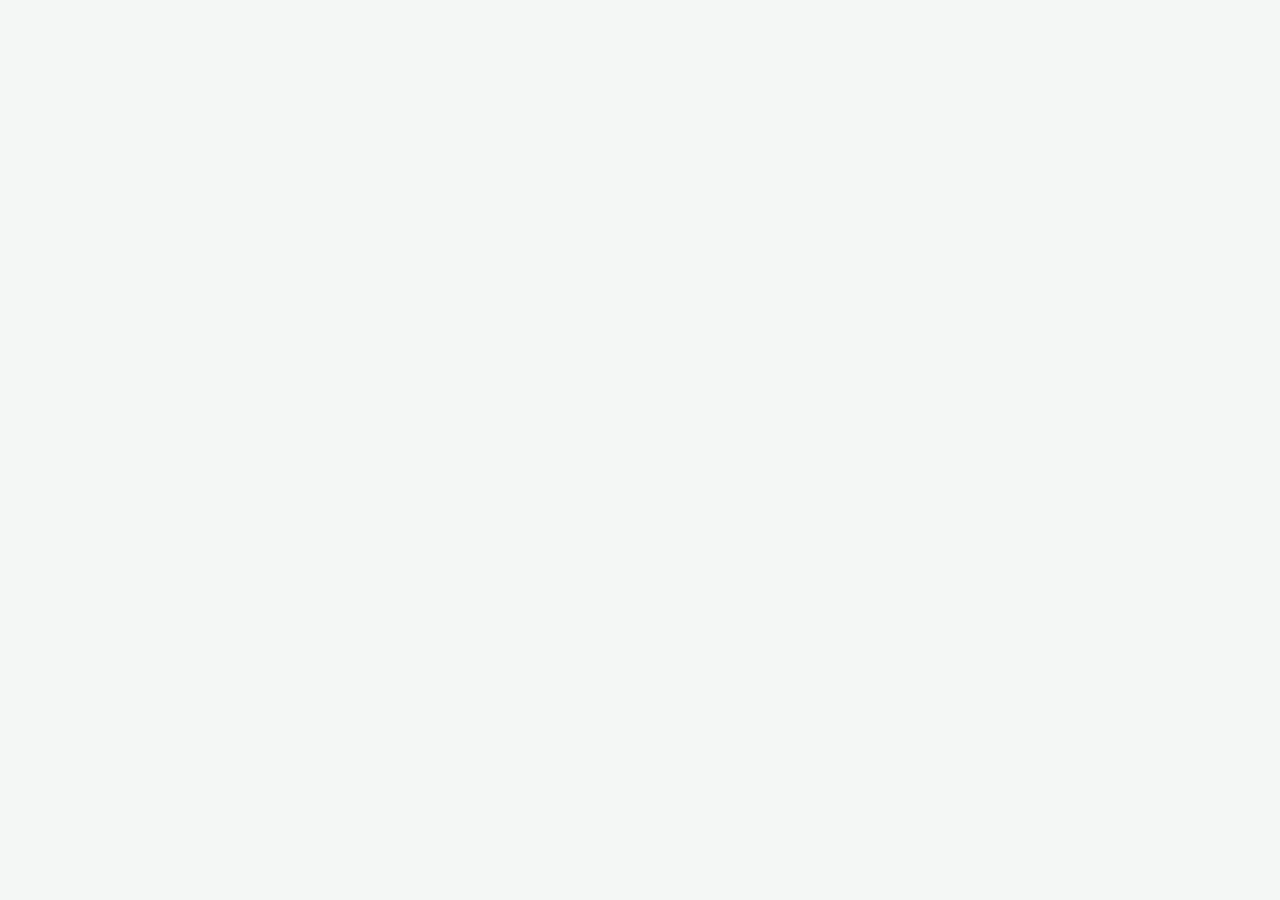
==== admin/index.html @ 0f5cac6c "Add files via upload" ====
<!doctype html>
<html lang="ar" dir="rtl">
<head>
<meta charset="utf-8">
<meta name="viewport" content="width=device-width, initial-scale=1, viewport-fit=cover">

<meta name="theme-color" content="#0b4d3a">
<meta name="color-scheme" content="light only">
<title>أبراج الصمود - لوحة تحكم الموقع (نسخة تجريبية)</title>
<meta name="robots" content="noindex, nofollow">
<link rel="icon" href="../img/logo.jpg" type="image/jpeg">
<link rel="stylesheet" href="../css/fonts.css?v=441dbd17">
<link rel="stylesheet" href="../css/app.css?v=0537ef84">
</head>
<body>
<div id="app"><p style="padding:40px;text-align:center;color:#6b7a73">...</p></div>
<noscript><p style="padding:30px;text-align:center">تحتاج اللوحة إلى تفعيل JavaScript في المتصفح.</p></noscript>
<script>window.ROOT = '../';</script>
<script src="../js/core.js?v=7f3cba5a"></script>
<script src="../js/site-defaults.js?v=f56f1dfe"></script>
<script src="../js/demo-data.js?v=83bacb6c"></script>
<script src="../js/xlsx.js?v=1d957b6d"></script>
<script src="../js/local-backend.js?v=6e9005b7"></script>
<script src="../js/api.js?v=f20d80b0"></script>
<script src="../js/shell.js?v=3082aa9e"></script>
<script src="../js/admin/app.js?v=1d44b31e"></script>
</body>
</html>
---- css/fonts.css ----
@font-face{font-family:"Tajawal";font-style:normal;font-weight:400;font-display:swap;src:url("../fonts/tajawal-400-arabic.woff2") format("woff2");unicode-range:U+0600-06FF, U+0750-077F, U+0870-0891, U+0897-08E1, U+08E3-08FF, U+200C-200E, U+2010-2011, U+204F, U+2E41, U+FB50-FDFF, U+FE70-FE74, U+FE76-FEFC, U+102E0-102FB, U+10E60-10E7E, U+10EC2-10EC7, U+10EC9-10EEE, U+10EF0-10EFF, U+1EE00-1EE03, U+1EE05-1EE1F, U+1EE21-1EE22, U+1EE24, U+1EE27, U+1EE29-1EE32, U+1EE34-1EE37, U+1EE39, U+1EE3B, U+1EE42, U+1EE47, U+1EE49, U+1EE4B, U+1EE4D-1EE4F, U+1EE51-1EE52, U+1EE54, U+1EE57, U+1EE59, U+1EE5B, U+1EE5D, U+1EE5F, U+1EE61-1EE62, U+1EE64, U+1EE67-1EE6A, U+1EE6C-1EE72, U+1EE74-1EE77, U+1EE79-1EE7C, U+1EE7E, U+1EE80-1EE89, U+1EE8B-1EE9B, U+1EEA1-1EEA3, U+1EEA5-1EEA9, U+1EEAB-1EEBB, U+1EEF0-1EEF1}
@font-face{font-family:"Tajawal";font-style:normal;font-weight:400;font-display:swap;src:url("../fonts/tajawal-400-latin.woff2") format("woff2");unicode-range:U+0000-00FF, U+0131, U+0152-0153, U+02BB-02BC, U+02C6, U+02DA, U+02DC, U+0304, U+0308, U+0329, U+2000-206F, U+20AC, U+2122, U+2191, U+2193, U+2212, U+2215, U+FEFF, U+FFFD}
@font-face{font-family:"Tajawal";font-style:normal;font-weight:500;font-display:swap;src:url("../fonts/tajawal-500-arabic.woff2") format("woff2");unicode-range:U+0600-06FF, U+0750-077F, U+0870-0891, U+0897-08E1, U+08E3-08FF, U+200C-200E, U+2010-2011, U+204F, U+2E41, U+FB50-FDFF, U+FE70-FE74, U+FE76-FEFC, U+102E0-102FB, U+10E60-10E7E, U+10EC2-10EC7, U+10EC9-10EEE, U+10EF0-10EFF, U+1EE00-1EE03, U+1EE05-1EE1F, U+1EE21-1EE22, U+1EE24, U+1EE27, U+1EE29-1EE32, U+1EE34-1EE37, U+1EE39, U+1EE3B, U+1EE42, U+1EE47, U+1EE49, U+1EE4B, U+1EE4D-1EE4F, U+1EE51-1EE52, U+1EE54, U+1EE57, U+1EE59, U+1EE5B, U+1EE5D, U+1EE5F, U+1EE61-1EE62, U+1EE64, U+1EE67-1EE6A, U+1EE6C-1EE72, U+1EE74-1EE77, U+1EE79-1EE7C, U+1EE7E, U+1EE80-1EE89, U+1EE8B-1EE9B, U+1EEA1-1EEA3, U+1EEA5-1EEA9, U+1EEAB-1EEBB, U+1EEF0-1EEF1}
@font-face{font-family:"Tajawal";font-style:normal;font-weight:500;font-display:swap;src:url("../fonts/tajawal-500-latin.woff2") format("woff2");unicode-range:U+0000-00FF, U+0131, U+0152-0153, U+02BB-02BC, U+02C6, U+02DA, U+02DC, U+0304, U+0308, U+0329, U+2000-206F, U+20AC, U+2122, U+2191, U+2193, U+2212, U+2215, U+FEFF, U+FFFD}
@font-face{font-family:"Tajawal";font-style:normal;font-weight:700;font-display:swap;src:url("../fonts/tajawal-700-arabic.woff2") format("woff2");unicode-range:U+0600-06FF, U+0750-077F, U+0870-0891, U+0897-08E1, U+08E3-08FF, U+200C-200E, U+2010-2011, U+204F, U+2E41, U+FB50-FDFF, U+FE70-FE74, U+FE76-FEFC, U+102E0-102FB, U+10E60-10E7E, U+10EC2-10EC7, U+10EC9-10EEE, U+10EF0-10EFF, U+1EE00-1EE03, U+1EE05-1EE1F, U+1EE21-1EE22, U+1EE24, U+1EE27, U+1EE29-1EE32, U+1EE34-1EE37, U+1EE39, U+1EE3B, U+1EE42, U+1EE47, U+1EE49, U+1EE4B, U+1EE4D-1EE4F, U+1EE51-1EE52, U+1EE54, U+1EE57, U+1EE59, U+1EE5B, U+1EE5D, U+1EE5F, U+1EE61-1EE62, U+1EE64, U+1EE67-1EE6A, U+1EE6C-1EE72, U+1EE74-1EE77, U+1EE79-1EE7C, U+1EE7E, U+1EE80-1EE89, U+1EE8B-1EE9B, U+1EEA1-1EEA3, U+1EEA5-1EEA9, U+1EEAB-1EEBB, U+1EEF0-1EEF1}
@font-face{font-family:"Tajawal";font-style:normal;font-weight:700;font-display:swap;src:url("../fonts/tajawal-700-latin.woff2") format("woff2");unicode-range:U+0000-00FF, U+0131, U+0152-0153, U+02BB-02BC, U+02C6, U+02DA, U+02DC, U+0304, U+0308, U+0329, U+2000-206F, U+20AC, U+2122, U+2191, U+2193, U+2212, U+2215, U+FEFF, U+FFFD}
@font-face{font-family:"Tajawal";font-style:normal;font-weight:800;font-display:swap;src:url("../fonts/tajawal-800-arabic.woff2") format("woff2");unicode-range:U+0600-06FF, U+0750-077F, U+0870-0891, U+0897-08E1, U+08E3-08FF, U+200C-200E, U+2010-2011, U+204F, U+2E41, U+FB50-FDFF, U+FE70-FE74, U+FE76-FEFC, U+102E0-102FB, U+10E60-10E7E, U+10EC2-10EC7, U+10EC9-10EEE, U+10EF0-10EFF, U+1EE00-1EE03, U+1EE05-1EE1F, U+1EE21-1EE22, U+1EE24, U+1EE27, U+1EE29-1EE32, U+1EE34-1EE37, U+1EE39, U+1EE3B, U+1EE42, U+1EE47, U+1EE49, U+1EE4B, U+1EE4D-1EE4F, U+1EE51-1EE52, U+1EE54, U+1EE57, U+1EE59, U+1EE5B, U+1EE5D, U+1EE5F, U+1EE61-1EE62, U+1EE64, U+1EE67-1EE6A, U+1EE6C-1EE72, U+1EE74-1EE77, U+1EE79-1EE7C, U+1EE7E, U+1EE80-1EE89, U+1EE8B-1EE9B, U+1EEA1-1EEA3, U+1EEA5-1EEA9, U+1EEAB-1EEBB, U+1EEF0-1EEF1}
@font-face{font-family:"Tajawal";font-style:normal;font-weight:800;font-display:swap;src:url("../fonts/tajawal-800-latin.woff2") format("woff2");unicode-range:U+0000-00FF, U+0131, U+0152-0153, U+02BB-02BC, U+02C6, U+02DA, U+02DC, U+0304, U+0308, U+0329, U+2000-206F, U+20AC, U+2122, U+2191, U+2193, U+2212, U+2215, U+FEFF, U+FFFD}
---- css/app.css ----
/* =====================================================================
   Abraj Alsumud - point of sale, website control panel and login page
   Light mode only. Palette from the shop's logo: deep green on white, with a warm amber accent.
   Layout uses logical properties, so Arabic (RTL) flips by itself.
   ===================================================================== */
:root{
  --g900:#083a2c;--g800:#0b4d3a;--g700:#0e6b4f;--g600:#12805e;--g500:#1a9a72;--g200:#bfe5d4;--g100:#e3f3ec;--g50:#f3faf6;
  --amber:#f2a900;--amber-bg:#fff6dc;--amber-ink:#8a5a00;
  --bg:#f4f7f5;--card:#fff;--ink:#17231e;--ink2:#3d4b45;--muted:#6b7a73;--line:#e1e8e4;--line2:#cfd9d4;
  --red:#d43d51;--red-bg:#fdecee;--blue:#2a7bd0;--blue-bg:#e8f2fc;
  --r:14px;--r-sm:10px;--sh:0 1px 2px rgba(16,40,30,.05),0 6px 20px rgba(16,40,30,.06);--sh-lg:0 18px 50px rgba(8,40,28,.22);
  --side:232px;--top:60px;
}
*{box-sizing:border-box;margin:0;padding:0}
html{-webkit-text-size-adjust:100%}
body{font-family:"Tajawal","Segoe UI",Tahoma,Arial,sans-serif;font-size:15px;line-height:1.55;color:var(--ink);background:var(--bg);min-height:100vh;color-scheme:light}
button,input,select,textarea{font:inherit;color:inherit}
button{cursor:pointer;border:0;background:none}
a{color:var(--g700);text-decoration:none}
img{max-width:100%;display:block}
h1,h2,h3,h4{line-height:1.3;font-weight:800}
.ic{flex:none;vertical-align:middle}
.muted{color:var(--muted)}.small{font-size:13px}.ltr{direction:ltr;unicode-bidi:isolate;display:inline-block}
.hide{display:none!important}.grow{flex:1 1 auto;min-width:0}.nowrap{white-space:nowrap}.center{text-align:center}.end{text-align:end}
.num{font-variant-numeric:tabular-nums;direction:ltr;unicode-bidi:isolate}
.row{display:flex;align-items:center;gap:10px}.row.wrap{flex-wrap:wrap}.row.between{justify-content:space-between}.col{display:flex;flex-direction:column;gap:10px}
.mt{margin-top:14px}.mt2{margin-top:22px}.mb{margin-bottom:14px}

/* ---------------------------------------------------------- buttons */
.btn{display:inline-flex;align-items:center;justify-content:center;gap:8px;min-height:42px;padding:8px 16px;border-radius:var(--r-sm);font-weight:700;border:1px solid transparent;transition:background .15s,border-color .15s,transform .05s;white-space:nowrap;text-align:center}
.btn:active{transform:translateY(1px)}
.btn.primary{background:var(--g700);color:#fff}.btn.primary:hover{background:var(--g800)}
.btn.ghost{background:#fff;border-color:var(--line2);color:var(--ink2)}.btn.ghost:hover{background:var(--g50);border-color:var(--g200)}
.btn.soft{background:var(--g100);color:var(--g800)}.btn.soft:hover{background:var(--g200)}
.btn.amber{background:var(--amber);color:#3d2a00}.btn.amber:hover{background:#e09d00}
.btn.danger{background:var(--red);color:#fff}.btn.danger:hover{background:#bd3145}
.btn.danger-soft{background:var(--red-bg);color:var(--red)}
.btn.wa{background:#1fa855;color:#fff}.btn.wa:hover{background:#178a45}
.btn.sm{min-height:34px;padding:4px 11px;font-size:13.5px;border-radius:8px}
.btn.lg{min-height:52px;font-size:17px;padding:10px 22px}
.btn.block{width:100%}
.btn:disabled{opacity:.55;cursor:not-allowed}
.btn.busy{position:relative;color:transparent!important}
.btn.busy::after{content:"";position:absolute;width:18px;height:18px;border:2.5px solid rgba(255,255,255,.5);border-top-color:#fff;border-radius:50%;animation:spin .7s linear infinite}
.btn.ghost.busy::after,.btn.soft.busy::after{border-color:var(--g200);border-top-color:var(--g700)}
@keyframes spin{to{transform:rotate(360deg)}}
.icon-btn{display:inline-grid;place-items:center;width:38px;height:38px;border-radius:10px;color:var(--ink2);flex:none}
.icon-btn:hover{background:var(--g100);color:var(--g800)}
.icon-btn.red:hover{background:var(--red-bg);color:var(--red)}
.icon-btn.sm{width:32px;height:32px}
.link{color:var(--g700);font-weight:700;text-decoration:underline;text-underline-offset:3px}

/* ---------------------------------------------------------- forms */
.field{display:flex;flex-direction:column;gap:5px;min-width:0}
.field>label,.label{font-size:13.5px;font-weight:700;color:var(--ink2)}
.field .hint{font-size:12.5px;color:var(--muted)}
.input,select.input,textarea.input{width:100%;min-height:42px;padding:8px 12px;border:1px solid var(--line2);border-radius:var(--r-sm);background:#fff;outline:none;transition:border-color .15s,box-shadow .15s}
textarea.input{min-height:84px;resize:vertical;line-height:1.6}
.input:focus{border-color:var(--g600);box-shadow:0 0 0 3px rgba(18,128,94,.16)}
.input.num{text-align:center}
.input.err{border-color:var(--red)}
.input:disabled{background:#f1f4f2;color:var(--muted)}
.grid{display:grid;gap:12px}.g2{grid-template-columns:repeat(2,minmax(0,1fr))}.g3{grid-template-columns:repeat(3,minmax(0,1fr))}.g4{grid-template-columns:repeat(4,minmax(0,1fr))}
.span2{grid-column:span 2}.span3{grid-column:span 3}.span-all{grid-column:1/-1}
.switch{display:inline-flex;align-items:center;gap:10px;cursor:pointer;font-weight:600;user-select:none}
.switch input{position:absolute;opacity:0;width:0;height:0}
.switch i{width:44px;height:26px;border-radius:99px;background:#c9d3ce;position:relative;transition:background .15s;flex:none}
.switch i::after{content:"";position:absolute;top:3px;inset-inline-start:3px;width:20px;height:20px;border-radius:50%;background:#fff;box-shadow:0 1px 3px rgba(0,0,0,.25);transition:inset-inline-start .15s}
.switch input:checked+i{background:var(--g600)}
.switch input:checked+i::after{inset-inline-start:21px}
.switch input:focus-visible+i{box-shadow:0 0 0 3px rgba(18,128,94,.25)}
.check{display:flex;align-items:flex-start;gap:9px;cursor:pointer;padding:8px 10px;border:1px solid var(--line);border-radius:10px;background:#fff}
.check input{width:18px;height:18px;margin-top:3px;accent-color:var(--g700);flex:none}
.check b{display:block;font-size:14px}.check span{font-size:12.5px;color:var(--muted)}
.seg{display:inline-flex;background:#e9efec;border-radius:11px;padding:3px;gap:2px}
.seg button{padding:7px 14px;border-radius:9px;font-weight:700;color:var(--ink2);min-height:36px;display:inline-flex;align-items:center;gap:6px;white-space:nowrap}
.seg button.on{background:#fff;color:var(--g800);box-shadow:0 1px 3px rgba(0,0,0,.12)}
.seg.amber button.on{background:var(--amber);color:#3d2a00}
.search{position:relative;flex:1 1 220px;min-width:0}
.search .ic{position:absolute;inset-inline-start:12px;top:50%;transform:translateY(-50%);color:var(--muted);pointer-events:none}
.search .input{padding-inline-start:40px}

/* ---------------------------------------------------------- cards, badges, tables */
.card{background:var(--card);border:1px solid var(--line);border-radius:var(--r);box-shadow:var(--sh);padding:16px}
.card.flat{box-shadow:none}
.card>h3,.card-title{font-size:16px;margin-bottom:12px;display:flex;align-items:center;gap:8px}
.badge{display:inline-flex;align-items:center;gap:4px;padding:2px 9px;border-radius:99px;font-size:12.5px;font-weight:700;background:#eef2f0;color:var(--ink2);white-space:nowrap}
.badge.ok{background:var(--g100);color:var(--g800)}.badge.warn{background:var(--amber-bg);color:var(--amber-ink)}.badge.bad{background:var(--red-bg);color:var(--red)}.badge.info{background:var(--blue-bg);color:var(--blue)}
.chips{display:flex;gap:7px;overflow-x:auto;padding-bottom:4px;scrollbar-width:thin}
.chip{flex:none;padding:6px 13px;border-radius:99px;background:#fff;border:1px solid var(--line2);font-weight:700;font-size:13.5px;color:var(--ink2);white-space:nowrap}
.chip.on{background:var(--g700);border-color:var(--g700);color:#fff}
.tbl-wrap{overflow-x:auto;border:1px solid var(--line);border-radius:var(--r);background:#fff}
table.tbl{width:100%;border-collapse:collapse;font-size:14px}
.tbl th{background:var(--g50);color:var(--ink2);font-size:12.5px;font-weight:800;text-align:start;padding:10px 12px;white-space:nowrap;border-bottom:1px solid var(--line)}
.tbl td{padding:10px 12px;border-bottom:1px solid var(--line);vertical-align:middle}
.tbl tr:last-child td{border-bottom:0}
.tbl tbody tr:hover{background:#fafcfb}
.tbl td.act{white-space:nowrap;text-align:end}
.tbl .t-end{text-align:end}
.tbl tfoot td{background:var(--g50);font-weight:800}
.empty{padding:36px 16px;text-align:center;color:var(--muted)}
.empty .ic{color:var(--g200);margin:0 auto 8px;display:block}
.stats{display:grid;grid-template-columns:repeat(auto-fit,minmax(170px,1fr));gap:12px}
.stat{background:#fff;border:1px solid var(--line);border-radius:var(--r);padding:14px 16px;box-shadow:var(--sh)}
.stat span{font-size:13px;color:var(--muted);font-weight:700;display:flex;align-items:center;gap:6px}
.stat b{display:block;font-size:22px;font-weight:800;margin-top:3px}
.stat.green b{color:var(--g700)}.stat.red b{color:var(--red)}.stat.amber b{color:var(--amber-ink)}
.stat small{color:var(--muted);font-size:12.5px}
.note{padding:10px 13px;border-radius:10px;background:var(--blue-bg);color:#174f8a;font-size:13.5px;display:flex;gap:8px;align-items:flex-start}
.note.warn{background:var(--amber-bg);color:var(--amber-ink)}.note.bad{background:var(--red-bg);color:#a02236}.note.ok{background:var(--g100);color:var(--g800)}
.kv{display:grid;grid-template-columns:auto 1fr;gap:6px 14px;font-size:14.5px}
.kv dt{color:var(--muted)}.kv dd{font-weight:700;text-align:end}
.bar{height:8px;border-radius:99px;background:#e9efec;overflow:hidden}.bar i{display:block;height:100%;background:var(--g600);border-radius:99px}

/* product pictures / tiles */
.thumb{width:46px;height:46px;border-radius:10px;object-fit:cover;background:#eef2f0;flex:none}
.noimg{display:inline-grid;place-items:center;font-weight:800;color:#fff;background:var(--tile,#64736c);font-size:15px;letter-spacing:0}
.thumb.lg{width:72px;height:72px;border-radius:12px;font-size:22px}

/* ---------------------------------------------------------- toasts + windows */
#toasts{position:fixed;inset-inline:0;bottom:22px;display:flex;flex-direction:column;align-items:center;gap:8px;z-index:400;pointer-events:none;padding:0 14px}
.toast{background:var(--g900);color:#fff;padding:11px 18px;border-radius:12px;box-shadow:var(--sh-lg);font-weight:700;max-width:520px;animation:pop .2s ease}
.toast.err{background:#a02236}.toast.warn{background:#8a5a00}
.toast.out{opacity:0;transform:translateY(8px);transition:.3s}
@keyframes pop{from{opacity:0;transform:translateY(10px)}}
.modal-wrap{position:fixed;inset:0;background:rgba(8,30,22,.5);z-index:300;display:flex;align-items:center;justify-content:center;padding:16px;animation:fade .15s}
@keyframes fade{from{opacity:0}}
.modal{background:#fff;border-radius:18px;box-shadow:var(--sh-lg);width:100%;max-width:560px;max-height:calc(100vh - 32px);max-height:calc(100dvh - 32px);display:flex;flex-direction:column;overflow:hidden}
.modal.sm{max-width:420px}.modal.lg{max-width:780px}.modal.xl{max-width:1020px}
.modal-head{display:flex;align-items:center;justify-content:space-between;gap:10px;padding:14px 18px;border-bottom:1px solid var(--line)}
.modal-head h3{font-size:17px}
.modal-body{padding:18px;overflow-y:auto;flex:1 1 auto}
.modal-foot{display:flex;gap:10px;justify-content:flex-end;padding:12px 18px;border-top:1px solid var(--line);background:#fafcfb;flex-wrap:wrap}
.confirm-text{font-size:16px;line-height:1.7}
body.has-modal{overflow:hidden}

/* ---------------------------------------------------------- shell */
.shell{display:grid;grid-template-columns:var(--side) minmax(0,1fr);min-height:100vh}
.side{background:linear-gradient(180deg,var(--g800),var(--g900));color:#d8ece3;display:flex;flex-direction:column;position:sticky;top:0;height:100vh;height:100dvh;overflow-y:auto}
.brand{display:flex;align-items:center;gap:10px;padding:16px 16px 12px}
.brand-mark{width:42px;height:42px;border-radius:12px;background:#fff;display:grid;place-items:center;flex:none;overflow:hidden;color:var(--g700);font-weight:800;font-size:18px}
.brand-mark img{width:100%;height:100%;object-fit:contain}
.brand b{color:#fff;font-size:16px;line-height:1.2;display:block}.brand small{font-size:12px;color:#a9d1bf}
.nav{display:flex;flex-direction:column;gap:2px;padding:6px 10px;flex:1 1 auto}
.nav-item{display:flex;align-items:center;gap:11px;padding:10px 12px;border-radius:11px;color:#cfe6dc;font-weight:700;text-align:start;width:100%;position:relative}
.nav-item:hover{background:rgba(255,255,255,.08);color:#fff}
.nav-item.on{background:#fff;color:var(--g800)}
.nav-item .count{margin-inline-start:auto;background:var(--amber);color:#3d2a00;border-radius:99px;font-size:12px;padding:0 7px;min-width:20px;text-align:center;font-weight:800}
.nav-sep{height:1px;background:rgba(255,255,255,.12);margin:8px 6px}
.side-foot{padding:12px;border-top:1px solid rgba(255,255,255,.1);display:flex;flex-direction:column;gap:8px}
.switch-app{display:flex;align-items:center;gap:10px;padding:11px 12px;border-radius:12px;background:var(--amber);color:#3d2a00;font-weight:800;width:100%;justify-content:center}
.switch-app:hover{background:#ffbd1f}
.me{display:flex;align-items:center;gap:9px;font-size:13.5px;color:#cfe6dc;padding:2px 4px}
.me b{color:#fff;display:block;line-height:1.2}
.me .icon-btn{color:#cfe6dc;margin-inline-start:auto}.me .icon-btn:hover{background:rgba(255,255,255,.12);color:#fff}
.main{display:flex;flex-direction:column;min-width:0}
.top{height:var(--top);background:#fff;border-bottom:1px solid var(--line);display:flex;align-items:center;gap:10px;padding:0 20px;position:sticky;top:0;z-index:50}
.top h1{font-size:19px;flex:1 1 auto;min-width:0;overflow:hidden;text-overflow:ellipsis;white-space:nowrap}
.top .lang{font-weight:800;color:var(--g700);padding:6px 10px;border-radius:9px;border:1px solid var(--line2);min-height:36px}
.top .bell{position:relative}
.top .bell .dot{position:absolute;top:3px;inset-inline-end:3px;background:var(--red);color:#fff;border-radius:99px;font-size:10.5px;font-weight:800;min-width:17px;height:17px;display:grid;place-items:center;padding:0 3px}
.view{padding:20px;flex:1 1 auto;min-width:0}
.view-head{display:flex;align-items:center;gap:10px;flex-wrap:wrap;margin-bottom:14px}
.view-head h2{font-size:18px;flex:1 1 auto}
.toolbar{display:flex;gap:10px;flex-wrap:wrap;align-items:center;margin-bottom:14px}
.banner{padding:9px 16px;font-size:13.5px;font-weight:700;display:flex;gap:10px;align-items:center;justify-content:center;flex-wrap:wrap;text-align:center}
.banner.view{background:var(--blue-bg);color:#174f8a}
.banner.demo{background:var(--amber-bg);color:var(--amber-ink)}
.banner .btn{min-height:30px;padding:2px 10px;font-size:12.5px}
.tabbar{display:none}

/* ---------------------------------------------------------- storage ring */
.ring-card{display:flex;align-items:center;gap:16px;background:#fff;border:1px solid var(--line);border-radius:var(--r);padding:14px 16px;box-shadow:var(--sh);--ring:var(--g600)}
.ring-card.warn{--ring:var(--amber)}.ring-card.full{--ring:var(--red)}
.ring{position:relative;width:104px;height:104px;flex:none}
.ring svg{width:100%;height:100%}
.ring-bg{fill:none;stroke:#e6eeea;stroke-width:11}
.ring-fg{fill:none;stroke:var(--ring);stroke-width:11;stroke-linecap:round;transition:stroke-dashoffset .6s ease}
.ring-mid{position:absolute;inset:0;display:flex;flex-direction:column;align-items:center;justify-content:center;line-height:1.15}
.ring-mid b{font-size:19px;font-weight:800;direction:ltr}.ring-mid span{font-size:11.5px;color:var(--muted)}
.ring-info h4{font-size:15px;margin-bottom:2px}.ring-num{font-size:14.5px}.ring-msg{color:var(--red);font-weight:700;font-size:13px;margin-top:4px}
.ring-card.warn .ring-msg{color:var(--amber-ink)}
.ring-card.small{padding:10px 12px;gap:12px}.ring-card.small .ring{width:74px;height:74px}.ring-card.small .ring-mid b{font-size:14.5px}.ring-card.small .ring-mid span{display:none}
.rings{display:grid;grid-template-columns:repeat(auto-fit,minmax(280px,1fr));gap:12px}

/* ---------------------------------------------------------- sell screen */
.sell{display:grid;grid-template-columns:minmax(0,1fr) 400px;gap:16px;align-items:start}
.sell-bar{display:flex;gap:10px;flex-wrap:wrap;align-items:center;margin-bottom:10px}
.p-grid{display:grid;grid-template-columns:repeat(auto-fill,minmax(148px,1fr));gap:10px;margin-top:10px}
.p-card{background:#fff;border:1px solid var(--line);border-radius:14px;overflow:hidden;text-align:start;display:flex;flex-direction:column;position:relative;transition:border-color .12s,box-shadow .12s,transform .06s;min-width:0}
.p-card:hover{border-color:var(--g500);box-shadow:var(--sh)}
.p-card:active{transform:scale(.98)}
.p-card .pic{aspect-ratio:4/3;width:100%;object-fit:cover;background:#eef2f0;border-radius:0;height:auto;font-size:26px}
.p-card .info{padding:8px 10px 10px;display:flex;flex-direction:column;gap:3px;flex:1 1 auto}
.p-card .nm{font-weight:700;font-size:14px;line-height:1.35;display:-webkit-box;-webkit-line-clamp:2;-webkit-box-orient:vertical;overflow:hidden;min-height:38px}
.p-card .pr{font-weight:800;color:var(--g700);font-size:15px}
.p-card .pr small{font-weight:600;color:var(--muted);font-size:12px}
.p-card .st{position:absolute;top:7px;inset-inline-start:7px}
.p-card.out{opacity:.62}
.p-card .more{font-size:12px;color:var(--muted)}
/* The bill is ONE scrolling panel: customer, the chosen products one under the other (each at its full height), totals and the
   save buttons. Nothing inside it has its own little scroll box, so on a short screen every part can still be reached. */
.cart{background:#fff;border:1px solid var(--line);border-radius:var(--r);box-shadow:var(--sh);display:flex;flex-direction:column;position:sticky;top:calc(var(--top) + 14px);max-height:calc(100vh - var(--top) - var(--ban,0px) - 34px);max-height:calc(100dvh - var(--top) - var(--ban,0px) - 34px);overflow-y:auto;overflow-x:hidden;overscroll-behavior:contain;scrollbar-width:thin;scrollbar-color:var(--g200) transparent}
.cart>*{flex:none}
/* the bill's title bar (name, Clear, close) stays at the top of the panel while the rest scrolls under it */
.cart-title{position:sticky;top:0;z-index:2;background:#fff;padding:11px 14px 9px;border-radius:var(--r) var(--r) 0 0}
.cart-head{padding:2px 14px 12px;border-bottom:1px solid var(--line);display:flex;flex-direction:column;gap:10px}
.cart-lines{min-height:70px}
.cart-line{padding:8px 12px 9px 14px;border-bottom:1px solid var(--line);display:grid;grid-template-columns:minmax(0,1fr) auto;gap:4px 8px;align-items:start}
.cart-line .nm{font-weight:700;font-size:14.5px;line-height:1.35}
.cart-line .sub{font-size:12.5px;color:var(--muted)}
.cart-line .ctl{grid-column:1/-1;display:flex;align-items:center;gap:6px;flex-wrap:wrap}
.cart-line select.input,.cart-line .input{min-height:36px;padding:4px 8px;font-size:14px}
.cart-line .price{width:76px}
.cart-line select.input{max-width:104px;padding-inline:6px}
.cart-line .icon-btn{margin-top:-4px}
.cart-line .lt{font-weight:800;margin-inline-start:auto}
.qty{display:inline-flex;align-items:center;border:1px solid var(--line2);border-radius:10px;overflow:hidden;background:#fff}
.qty button{width:30px;height:36px;display:grid;place-items:center;color:var(--g700)}
.qty button:hover{background:var(--g100)}
.qty input{width:42px;height:36px;border:0;text-align:center;outline:none;font-weight:800;background:transparent}
.cart-foot{padding:12px 14px;border-top:1px solid var(--line);background:#fafcfb;border-radius:0 0 var(--r) var(--r);display:flex;flex-direction:column;gap:9px}
.tot-row{display:flex;justify-content:space-between;align-items:center;gap:10px;font-size:14.5px}
.tot-row.big{font-size:21px;font-weight:800;color:var(--g800)}
.tot-row .input{width:110px;min-height:34px;padding:3px 8px}
.pay-methods{display:grid;grid-template-columns:repeat(4,1fr);gap:6px}
.pay-methods button{padding:8px 4px;border:1px solid var(--line2);border-radius:10px;font-weight:700;font-size:13px;background:#fff}
.pay-methods button.on{background:var(--g700);border-color:var(--g700);color:#fff}
.save-row{display:grid;grid-template-columns:1fr 1fr;gap:8px}
.cart-toggle{display:none}
.unit-pick{display:grid;gap:8px}
.unit-pick button{display:flex;justify-content:space-between;align-items:center;gap:10px;padding:12px 14px;border:1px solid var(--line2);border-radius:12px;font-weight:700;background:#fff;text-align:start}
.unit-pick button:hover{border-color:var(--g600);background:var(--g50)}
.unit-pick b{color:var(--g700);font-size:16px}

/* ---------------------------------------------------------- inventory */
.inv-grid{display:grid;grid-template-columns:repeat(auto-fill,minmax(250px,1fr));gap:12px}
.inv-card{background:#fff;border:1px solid var(--line);border-radius:14px;padding:12px;display:flex;gap:12px;text-align:start;width:100%;min-width:0;transition:border-color .12s,box-shadow .12s}
.inv-card:hover{border-color:var(--g500);box-shadow:var(--sh)}
.inv-card .nm{font-weight:800;line-height:1.35;font-size:14.5px}
.inv-card .meta{font-size:12.5px;color:var(--muted)}
.inv-card .q{font-weight:800;font-size:15px;margin-top:3px}
.photo-drop{border:2px dashed var(--g200);border-radius:16px;background:var(--g50);min-height:190px;display:flex;flex-direction:column;align-items:center;justify-content:center;gap:10px;padding:16px;text-align:center;position:relative;overflow:hidden}
.photo-drop img{max-height:260px;border-radius:12px;object-fit:contain}
.photo-drop .acts{display:flex;gap:8px;flex-wrap:wrap;justify-content:center}
.photo-drop .saved{font-size:12.5px;color:var(--g700);font-weight:700}
.units-tbl{width:100%;border-collapse:separate;border-spacing:0 6px}
.units-tbl th{font-size:12.5px;color:var(--muted);font-weight:700;text-align:start;padding:0 4px}
.units-tbl td{padding:0 3px;vertical-align:middle}
.units-tbl .input{min-height:38px;padding:5px 8px}
.detail-hero{display:grid;grid-template-columns:220px minmax(0,1fr);gap:18px;align-items:start}
.detail-hero .pic{width:100%;aspect-ratio:1/1;object-fit:cover;border-radius:16px;background:#eef2f0;height:auto;font-size:54px}
.loc-boxes{display:grid;grid-template-columns:repeat(3,1fr);gap:8px}
.loc-box{border:1px solid var(--line);border-radius:12px;padding:10px;text-align:center;background:#fff}
.loc-box span{font-size:12.5px;color:var(--muted);font-weight:700;display:flex;gap:5px;justify-content:center;align-items:center}
.loc-box b{font-size:19px;display:block}.loc-box small{font-size:12px;color:var(--muted)}
.loc-box.total{background:var(--g50);border-color:var(--g200)}
.price-tbl{width:100%;border-collapse:collapse;font-size:14.5px}
.price-tbl th{font-size:12.5px;color:var(--muted);text-align:start;padding:6px 8px;border-bottom:1px solid var(--line)}
.price-tbl td{padding:8px;border-bottom:1px solid var(--line)}
.fab{position:fixed;bottom:22px;inset-inline-end:22px;z-index:60;box-shadow:var(--sh-lg);border-radius:99px;min-height:54px;padding:10px 22px;font-size:16px}
.tabs{display:flex;gap:4px;border-bottom:1px solid var(--line);margin-bottom:14px;overflow-x:auto}
.tabs button{padding:10px 14px;font-weight:700;color:var(--muted);border-bottom:3px solid transparent;white-space:nowrap;margin-bottom:-1px}
.tabs button.on{color:var(--g800);border-bottom-color:var(--g700)}

/* ---------------------------------------------------------- login */
.auth{min-height:100vh;display:grid;grid-template-columns:minmax(0,1.05fr) minmax(0,1fr)}
.auth-art{background:linear-gradient(150deg,var(--g700),var(--g900));color:#fff;display:flex;flex-direction:column;justify-content:center;padding:48px;gap:18px;position:relative;overflow:hidden}
.auth-art::after{content:"";position:absolute;inset-inline-end:-120px;bottom:-120px;width:420px;height:420px;border-radius:50%;background:rgba(255,255,255,.06)}
.auth-art h1{font-size:34px}.auth-art p{font-size:17px;color:#cfe6dc;max-width:440px}
.auth-art ul{list-style:none;display:grid;gap:10px;margin-top:6px}
.auth-art li{display:flex;gap:10px;align-items:center;font-weight:600}
.auth-art li .ic{color:var(--amber)}
.auth-form{display:flex;align-items:center;justify-content:center;padding:28px}
.auth-box{width:100%;max-width:400px;display:flex;flex-direction:column;gap:14px}
.auth-box h2{font-size:24px}
.auth-logo{width:76px;height:76px;border-radius:20px;background:#fff;display:grid;place-items:center;overflow:hidden;color:var(--g700);font-weight:800;font-size:30px;box-shadow:var(--sh)}
.auth-logo img{width:100%;height:100%;object-fit:contain}
.choose{display:grid;grid-template-columns:1fr 1fr;gap:12px}
.choose a{border:1px solid var(--line2);border-radius:16px;padding:20px 14px;text-align:center;font-weight:800;color:var(--ink);background:#fff;display:flex;flex-direction:column;gap:8px;align-items:center}
.choose a:hover{border-color:var(--g600);background:var(--g50)}
.choose a .ic{color:var(--g700)}
.choose a small{font-weight:500;color:var(--muted);font-size:12.5px}

/* ---------------------------------------------------------- admin (website control panel) */
.post-row{display:flex;gap:12px;align-items:flex-start;padding:12px;border:1px solid var(--line);border-radius:14px;background:#fff}
.post-row .pic{width:92px;height:92px;border-radius:12px;object-fit:cover;background:#eef2f0;flex:none;font-size:26px}
.img-list{display:flex;gap:8px;flex-wrap:wrap}
.img-list .im{position:relative;width:92px;height:92px}
.img-list .im img{width:100%;height:100%;object-fit:cover;border-radius:12px}
.img-list .im button{position:absolute;top:-6px;inset-inline-end:-6px;width:24px;height:24px;border-radius:50%;background:var(--red);color:#fff;display:grid;place-items:center}
.img-list .add{width:92px;height:92px;border:2px dashed var(--g200);border-radius:12px;display:grid;place-items:center;color:var(--g700);background:var(--g50)}
.msg{border:1px solid var(--line);border-radius:14px;background:#fff;padding:14px}
.msg.unread{border-color:var(--g500);background:var(--g50)}
.msg p.t{white-space:pre-wrap;margin:8px 0}
.section-block{border:1px solid var(--line);border-radius:14px;background:#fff;padding:14px;margin-bottom:12px}
.section-block>h4{font-size:15px;margin-bottom:10px;display:flex;align-items:center;gap:8px}

/* ---------------------------------------------------------- printing */
#print-area{display:none}
@media print{
  body>*:not(#print-area){display:none!important}
  #print-area{display:block!important}
  body{background:#fff}
}

/* ---------------------------------------------------------- phone and tablet */
@media (max-width:1100px){
  .sell{grid-template-columns:minmax(0,1fr) 340px}
  .g4{grid-template-columns:repeat(2,minmax(0,1fr))}
}
@media (max-width:860px){
  :root{--top:54px}
  .shell{grid-template-columns:minmax(0,1fr)}
  .side{display:none}
  .side.open{display:flex;position:fixed;inset:0;z-index:200;width:min(300px,86vw);height:100dvh;inset-inline-end:auto}
  .side-shade{position:fixed;inset:0;background:rgba(8,30,22,.5);z-index:190}
  .top{padding:0 12px;gap:6px}.top h1{font-size:17px}
  .view{padding:14px 12px 96px}
  .tabbar{display:grid;grid-template-columns:repeat(5,1fr);position:fixed;bottom:0;inset-inline:0;background:#fff;border-top:1px solid var(--line);z-index:55;padding-bottom:env(safe-area-inset-bottom)}
  .tabbar button{display:flex;flex-direction:column;align-items:center;gap:1px;padding:7px 2px 6px;font-size:11.5px;font-weight:700;color:var(--muted);position:relative}
  .tabbar button.on{color:var(--g700)}
  .tabbar .count{position:absolute;top:3px;inset-inline-start:54%;background:var(--red);color:#fff;border-radius:99px;font-size:10px;min-width:16px;padding:0 3px}
  .sell{grid-template-columns:minmax(0,1fr)}
  .cart{position:fixed;inset:0;z-index:120;max-height:none;border-radius:0;border:0;display:none;-webkit-overflow-scrolling:touch}
  .cart.open{display:flex}
  .cart-foot{border-radius:0;padding-bottom:calc(12px + env(safe-area-inset-bottom))}
  .cart-toggle{display:flex;position:fixed;bottom:66px;inset-inline:12px;z-index:58;justify-content:space-between;box-shadow:var(--sh-lg);border-radius:14px}
  .cart-close{display:inline-grid!important}
  .p-grid{grid-template-columns:repeat(auto-fill,minmax(128px,1fr));gap:8px}
  .g2,.g3,.g4{grid-template-columns:minmax(0,1fr)}
  .g2.keep,.g3.keep{grid-template-columns:repeat(2,minmax(0,1fr))}
  .span2,.span3{grid-column:auto}
  .detail-hero{grid-template-columns:minmax(0,1fr)}
  .detail-hero .pic{max-width:240px;margin:0 auto}
  .modal-wrap{padding:0;align-items:flex-end}
  .modal,.modal.sm,.modal.lg,.modal.xl{max-width:none;border-radius:18px 18px 0 0;max-height:94dvh}
  .modal-foot .btn{flex:1 1 auto}
  .auth{grid-template-columns:minmax(0,1fr)}
  .auth-art{padding:26px 22px}.auth-art h1{font-size:25px}.auth-art ul{display:none}
  .fab{bottom:76px;inset-inline-end:14px}
  .ring-card{flex-direction:row}
  .units-tbl thead{display:none}
  .units-tbl tr{display:grid;grid-template-columns:1fr 1fr;gap:6px;padding:10px;border:1px solid var(--line);border-radius:12px;margin-bottom:8px;background:#fff}
  .units-tbl td{padding:0}.units-tbl td[data-l]::before{content:attr(data-l);display:block;font-size:12px;color:var(--muted);font-weight:700}
  .units-tbl td.wide{grid-column:1/-1}
  .loc-boxes{grid-template-columns:repeat(3,1fr)}
  .hide-m{display:none!important}

  /* --- phone: numbers two per row, short notice strip --- */
  .stats{grid-template-columns:repeat(2,minmax(0,1fr));gap:8px}
  .stat{padding:10px 12px}.stat b{font-size:18px}.stat span{font-size:12px}.stat small{font-size:11.5px}
  .banner{padding:6px 10px;font-size:12.5px;gap:8px}
  .banner.demo{flex-wrap:nowrap;justify-content:space-between}
  .save-row .btn{min-width:0;padding-inline:8px;font-size:15.5px;white-space:normal;line-height:1.25}
  .btn.lg{min-height:50px;font-size:15.5px;padding-inline:10px;white-space:normal;line-height:1.25;min-width:0}
  .grid>.btn{min-width:0}
  .toolbar .btn,.view-head .btn{flex:1 1 auto}
  .view-head h2{flex:1 1 100%;font-size:17px}
  .rings{grid-template-columns:minmax(0,1fr)}
  .post-row{padding:10px;gap:10px}.post-row .pic{width:68px;height:68px}
  .photo-drop{min-height:160px}

  /* --- phone: every table becomes a stack of cards (one bill / product / customer per card, a line per column).
         The column titles are copied onto the cells by js/shell.js (data-l). --- */
  .tbl-wrap{border:0;background:none;overflow:visible;border-radius:0}
  table.tbl,.tbl tbody,.tbl tfoot,.tbl tr,.tbl td{display:block;width:100%}
  .tbl thead{display:none}
  .tbl tbody tr{background:#fff;border:1px solid var(--line);border-radius:14px;padding:9px 13px;margin-bottom:8px;box-shadow:0 1px 2px rgba(16,40,30,.04)}
  .tbl tbody tr:hover{background:#fff}
  .tbl td,.tbl td.t-end,.tbl td.act{border:0;padding:2px 0;position:relative;min-height:25px;white-space:normal}
  /* the column title always sits on the reading side (right in Arabic, left in English), whatever the cell's own direction is */
  .tbl td[data-l]::before{content:attr(data-l);position:absolute;top:3px;width:36%;color:var(--muted);font-size:12.5px;font-weight:700;line-height:1.5;direction:inherit}
  [dir=rtl] .tbl td{text-align:left}[dir=rtl] .tbl td[data-l]{padding-right:38%}[dir=rtl] .tbl td[data-l]::before{right:0;text-align:right;direction:rtl}
  [dir=ltr] .tbl td{text-align:right}[dir=ltr] .tbl td[data-l]{padding-left:38%}[dir=ltr] .tbl td[data-l]::before{left:0;text-align:left;direction:ltr}
  .tbl td:empty{display:none}
  .tbl td:first-child{font-size:15.5px}
  .tbl td.act{display:flex;justify-content:flex-end;gap:4px;padding-top:6px;margin-top:4px;border-top:1px dashed var(--line);min-height:0}
  .tbl td.act:empty{display:none}
  .tbl td.act .icon-btn.sm{width:40px;height:38px;background:var(--g50)}
  .tbl tfoot tr{display:flex;justify-content:space-between;gap:10px;background:var(--g50);border-radius:12px;padding:9px 13px}
  .tbl tfoot td{background:none;padding:0;width:auto}
  .price-tbl th,.price-tbl td{padding:7px 6px;font-size:13.5px}
}
.cart-close{display:none}
@media (min-width:861px){.only-m{display:none!important}}

/* a left-to-right line of its own (a phone number under a name) */
div.ltr{display:block}
[dir=rtl] div.ltr{text-align:right}
[dir=rtl] td.t-end div.ltr,[dir=rtl] .tbl td div.ltr{text-align:inherit}
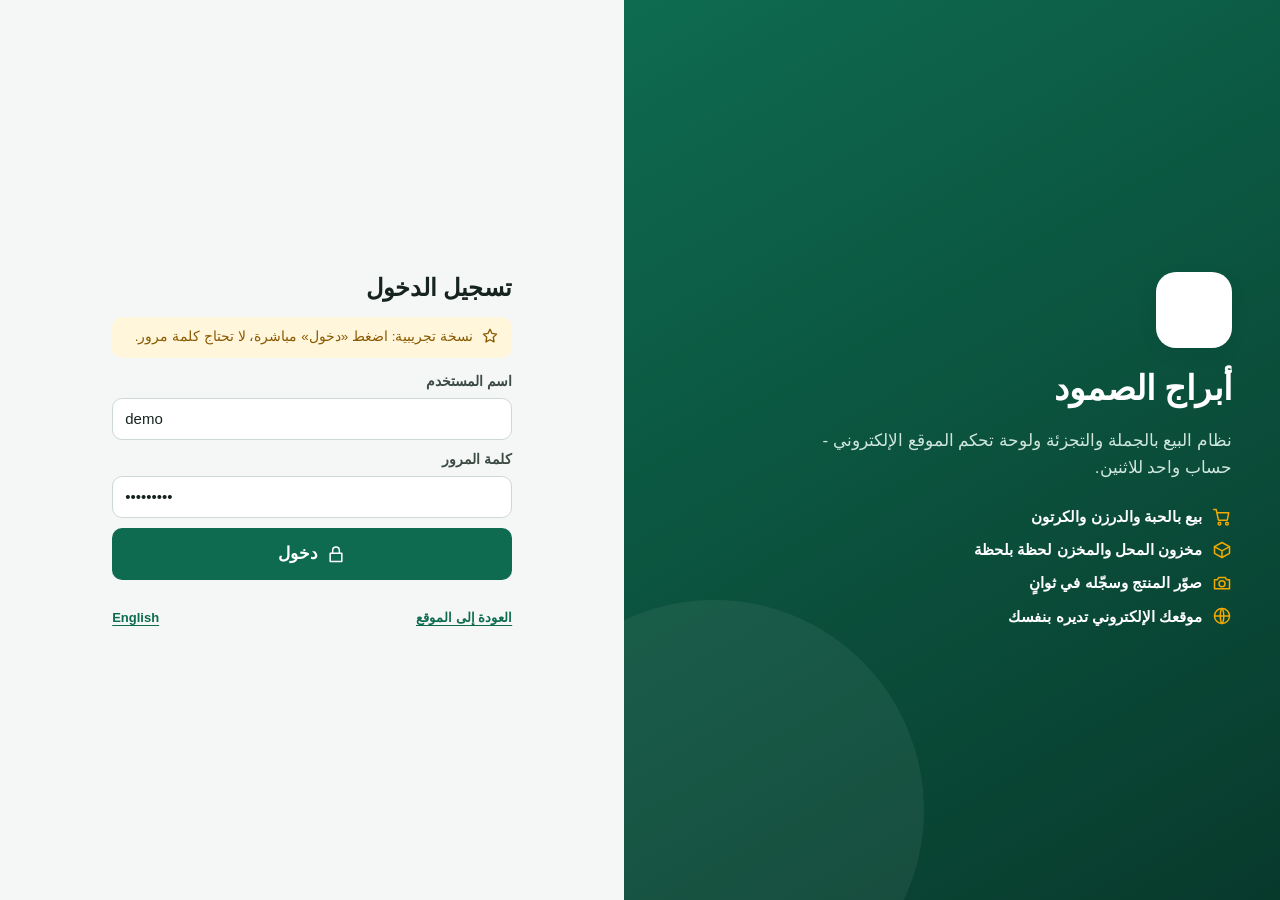
==== commit e4f928bd: "Add files via upload" ====
--- a/admin/index.html
+++ b/admin/index.html
@@ -16,11 +16,11 @@
 <div id="app"><p style="padding:40px;text-align:center;color:#6b7a73">...</p></div>
 <noscript><p style="padding:30px;text-align:center">تحتاج اللوحة إلى تفعيل JavaScript في المتصفح.</p></noscript>
 <script>window.ROOT = '../';</script>
-<script src="../js/core.js?v=7f3cba5a"></script>
+<script src="../js/core.js?v=176d2170"></script>
 <script src="../js/site-defaults.js?v=f56f1dfe"></script>
-<script src="../js/demo-data.js?v=83bacb6c"></script>
+<script src="../js/demo-data.js?v=da38cd94"></script>
 <script src="../js/xlsx.js?v=1d957b6d"></script>
-<script src="../js/local-backend.js?v=6e9005b7"></script>
+<script src="../js/local-backend.js?v=6f7dc704"></script>
 <script src="../js/api.js?v=f20d80b0"></script>
 <script src="../js/shell.js?v=3082aa9e"></script>
 <script src="../js/admin/app.js?v=1d44b31e"></script>
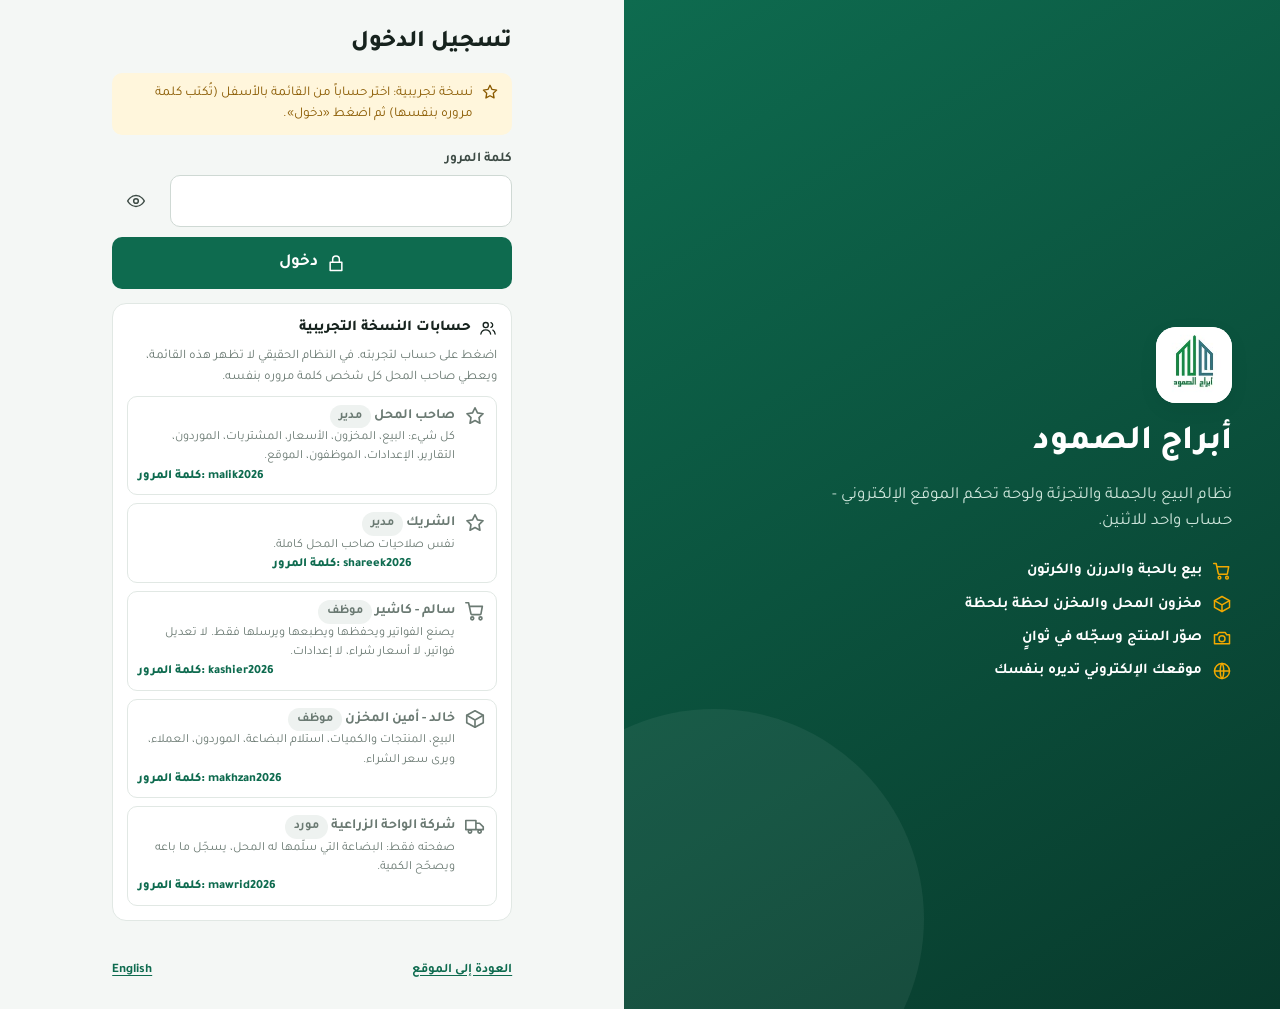
==== commit dd5d291d: "Add files via upload" ====
--- a/admin/index.html
+++ b/admin/index.html
@@ -10,19 +10,19 @@
 <meta name="robots" content="noindex, nofollow">
 <link rel="icon" href="../img/logo.jpg" type="image/jpeg">
 <link rel="stylesheet" href="../css/fonts.css?v=441dbd17">
-<link rel="stylesheet" href="../css/app.css?v=0537ef84">
+<link rel="stylesheet" href="../css/app.css?v=75190f3b">
 </head>
 <body>
 <div id="app"><p style="padding:40px;text-align:center;color:#6b7a73">...</p></div>
 <noscript><p style="padding:30px;text-align:center">تحتاج اللوحة إلى تفعيل JavaScript في المتصفح.</p></noscript>
 <script>window.ROOT = '../';</script>
-<script src="../js/core.js?v=176d2170"></script>
-<script src="../js/site-defaults.js?v=f56f1dfe"></script>
-<script src="../js/demo-data.js?v=da38cd94"></script>
+<script src="../js/core.js?v=db0a5981"></script>
+<script src="../js/site-defaults.js?v=996dfa01"></script>
+<script src="../js/demo-data.js?v=4b501205"></script>
 <script src="../js/xlsx.js?v=1d957b6d"></script>
-<script src="../js/local-backend.js?v=6f7dc704"></script>
-<script src="../js/api.js?v=f20d80b0"></script>
-<script src="../js/shell.js?v=3082aa9e"></script>
+<script src="../js/local-backend.js?v=142d4336"></script>
+<script src="../js/api.js?v=fcd4b96c"></script>
+<script src="../js/shell.js?v=8d0d6b8d"></script>
 <script src="../js/admin/app.js?v=1d44b31e"></script>
 </body>
 </html>
--- a/css/app.css
+++ b/css/app.css
@@ -91,12 +91,14 @@
 .chip.on{background:var(--g700);border-color:var(--g700);color:#fff}
 .tbl-wrap{overflow-x:auto;border:1px solid var(--line);border-radius:var(--r);background:#fff}
 table.tbl{width:100%;border-collapse:collapse;font-size:14px}
-.tbl th{background:var(--g50);color:var(--ink2);font-size:12.5px;font-weight:800;text-align:start;padding:10px 12px;white-space:nowrap;border-bottom:1px solid var(--line)}
-.tbl td{padding:10px 12px;border-bottom:1px solid var(--line);vertical-align:middle}
+/* headings and cells sit in the middle of their column (the first column, the names, starts at the reading side) */
+.tbl th{background:var(--g50);color:var(--ink2);font-size:12.5px;font-weight:800;text-align:center;padding:10px 12px;white-space:nowrap;border-bottom:1px solid var(--line)}
+.tbl td{padding:10px 12px;border-bottom:1px solid var(--line);vertical-align:middle;text-align:center}
+.tbl th:first-child,.tbl td:first-child{text-align:start}
 .tbl tr:last-child td{border-bottom:0}
 .tbl tbody tr:hover{background:#fafcfb}
-.tbl td.act{white-space:nowrap;text-align:end}
-.tbl .t-end{text-align:end}
+.tbl td.act{white-space:nowrap;text-align:center}
+.tbl .t-end,.tbl th.t-end{text-align:center}
 .tbl tfoot td{background:var(--g50);font-weight:800}
 .empty{padding:36px 16px;text-align:center;color:var(--muted)}
 .empty .ic{color:var(--g200);margin:0 auto 8px;display:block}
@@ -110,6 +112,7 @@
 .note.warn{background:var(--amber-bg);color:var(--amber-ink)}.note.bad{background:var(--red-bg);color:#a02236}.note.ok{background:var(--g100);color:var(--g800)}
 .kv{display:grid;grid-template-columns:auto 1fr;gap:6px 14px;font-size:14.5px}
 .kv dt{color:var(--muted)}.kv dd{font-weight:700;text-align:end}
+.tbl tfoot td{text-align:center}.tbl tfoot td:first-child{text-align:start}
 .bar{height:8px;border-radius:99px;background:#e9efec;overflow:hidden}.bar i{display:block;height:100%;background:var(--g600);border-radius:99px}
 
 /* product pictures / tiles */
@@ -245,7 +248,7 @@
 .photo-drop .acts{display:flex;gap:8px;flex-wrap:wrap;justify-content:center}
 .photo-drop .saved{font-size:12.5px;color:var(--g700);font-weight:700}
 .units-tbl{width:100%;border-collapse:separate;border-spacing:0 6px}
-.units-tbl th{font-size:12.5px;color:var(--muted);font-weight:700;text-align:start;padding:0 4px}
+.units-tbl th{font-size:12.5px;color:var(--muted);font-weight:700;text-align:center;padding:0 4px}
 .units-tbl td{padding:0 3px;vertical-align:middle}
 .units-tbl .input{min-height:38px;padding:5px 8px}
 .detail-hero{display:grid;grid-template-columns:220px minmax(0,1fr);gap:18px;align-items:start}
@@ -256,8 +259,9 @@
 .loc-box b{font-size:19px;display:block}.loc-box small{font-size:12px;color:var(--muted)}
 .loc-box.total{background:var(--g50);border-color:var(--g200)}
 .price-tbl{width:100%;border-collapse:collapse;font-size:14.5px}
-.price-tbl th{font-size:12.5px;color:var(--muted);text-align:start;padding:6px 8px;border-bottom:1px solid var(--line)}
-.price-tbl td{padding:8px;border-bottom:1px solid var(--line)}
+.price-tbl th{font-size:12.5px;color:var(--muted);text-align:center;padding:6px 8px;border-bottom:1px solid var(--line)}
+.price-tbl td{padding:8px;border-bottom:1px solid var(--line);text-align:center}
+.price-tbl th:first-child,.price-tbl td:first-child{text-align:start}
 .fab{position:fixed;bottom:22px;inset-inline-end:22px;z-index:60;box-shadow:var(--sh-lg);border-radius:99px;min-height:54px;padding:10px 22px;font-size:16px}
 .tabs{display:flex;gap:4px;border-bottom:1px solid var(--line);margin-bottom:14px;overflow-x:auto}
 .tabs button{padding:10px 14px;font-weight:700;color:var(--muted);border-bottom:3px solid transparent;white-space:nowrap;margin-bottom:-1px}
